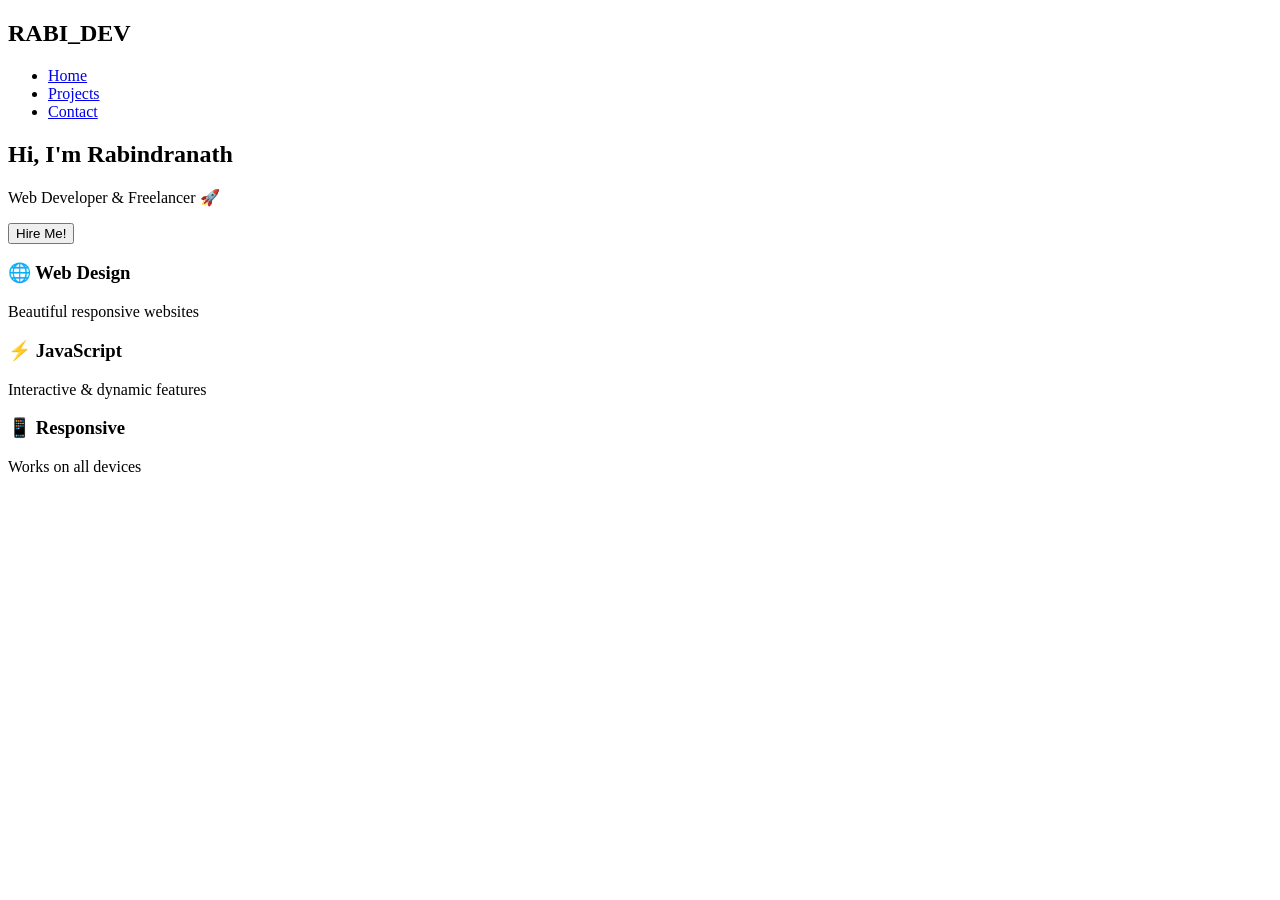
==== index.html @ 4d0cc62d "Rename new for fiverr.html to index.html" ====
<!DOCTYPE html>
<html>
  <head>
    <title>My Portfolio</title>
    <link rel="stylesheet" href="style.css">
  </head>
  <body>

    <nav>
      <h2 class="logo">RABI_DEV</h2>
      <ul>
        <li><a href="#">Home</a></li>
        <li><a href="#">Projects</a></li>
        <li><a href="#">Contact</a></li>
      </ul>
    </nav>

    <section class="hero">
      <h1>Hi, I'm <span>Rabindranath</span></h1>
      <p>Web Developer & Freelancer 🚀</p>
      <button>Hire Me!</button>
    </section>

    <section class="cards">
      <div class="card">
        <h3>🌐 Web Design</h3>
        <p>Beautiful responsive websites</p>
      </div>
      <div class="card">
        <h3>⚡ JavaScript</h3>
        <p>Interactive & dynamic features</p>
      </div>
      <div class="card">
        <h3>📱 Responsive</h3>
        <p>Works on all devices</p>
      </div>
    </section>

    <script src="script.js"></script>
  </body>
</html>
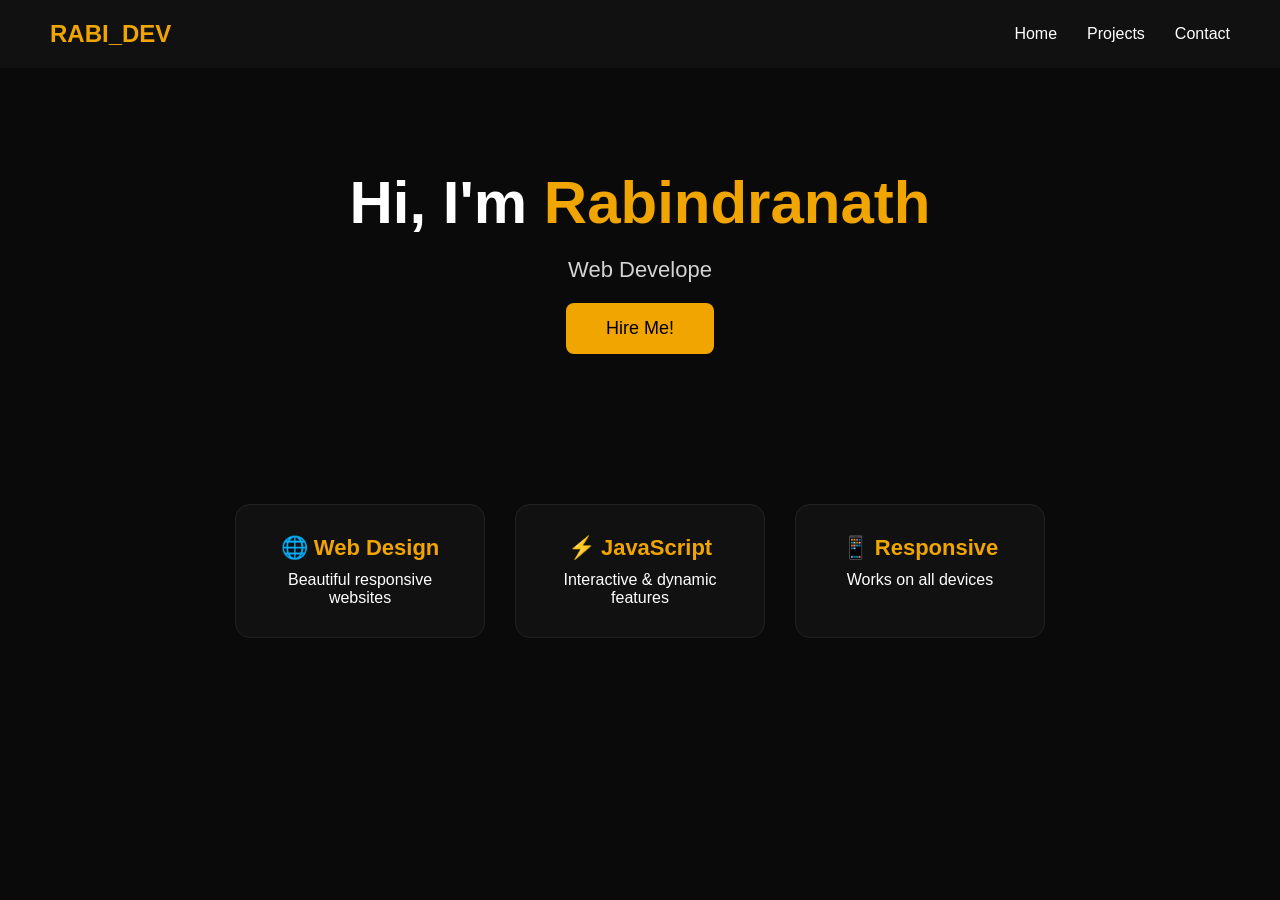
==== commit fbff0034: "Update index.html" ====
--- a/index.html
+++ b/index.html
@@ -1,6 +1,7 @@
 <!DOCTYPE html>
 <html>
   <head>
+    <meta name="viewport" content="width=device-width, initial-scale=1.0">
     <title>My Portfolio</title>
     <link rel="stylesheet" href="style.css">
   </head>
--- a/style.css
+++ b/style.css
@@ -0,0 +1,160 @@
+* {
+  margin: 0;
+  padding: 0;
+  box-sizing: border-box;
+}
+
+body {
+  background-color: #0a0a0a;
+  color: white;
+  font-family: Arial, sans-serif;
+}
+
+/* NAV */
+nav {
+  display: flex;
+  justify-content: space-between;
+  align-items: center;
+  padding: 20px 50px;
+  background-color: #111;
+}
+
+.logo {
+  color: #f0a500;
+  font-size: 24px;
+}
+
+nav ul {
+  list-style: none;
+  display: flex;
+  gap: 30px;
+}
+
+nav ul a {
+  color: white;
+  text-decoration: none;
+  font-size: 16px;
+}
+
+nav ul a:hover {
+  color: #f0a500;
+}
+
+/* HERO */
+.hero {
+  text-align: center;
+  padding: 100px 20px;
+}
+
+.hero h1 {
+  font-size: 60px;
+  animation: fadeDown 1s ease;
+}
+
+.hero h1 span {
+  color: #f0a500;
+}
+
+.hero p {
+  font-size: 22px;
+  color: lightgray;
+  margin: 20px 0;
+  animation: fadeUp 1s ease;
+}
+
+.hero button {
+  padding: 15px 40px;
+  font-size: 18px;
+  background-color: #f0a500;
+  color: black;
+  border: none;
+  border-radius: 8px;
+  cursor: pointer;
+  animation: fadeUp 1.5s ease;
+}
+
+.hero button:hover {
+  background-color: white;
+}
+
+/* CARDS */
+.cards {
+  display: flex;
+  justify-content: center;
+  gap: 30px;
+  padding: 50px;
+  flex-wrap: wrap;
+}
+
+.card {
+  background-color: #111;
+  padding: 30px;
+  border-radius: 15px;
+  width: 250px;
+  text-align: center;
+  border: 1px solid #222;
+  animation: fadeUp 1s ease;
+}
+
+.card:hover {
+  border-color: #f0a500;
+  transform: translateY(-10px);
+  transition: 0.3s;
+}
+
+.card h3 {
+  font-size: 22px;
+  margin-bottom: 10px;
+  color: #f0a500;
+}
+
+/* ANIMATIONS */
+@keyframes fadeDown {
+  from {
+    opacity: 0;
+    transform: translateY(-50px);
+  }
+  to {
+    opacity: 1;
+    transform: translateY(0);
+  }
+}
+
+@keyframes fadeUp {
+  from {
+    opacity: 0;
+    transform: translateY(50px);
+  }
+  to {
+    opacity: 1;
+    transform: translateY(0);
+  }
+}
+/* RESPONSIVE - Mobile */
+@media (max-width: 600px) {
+  nav {
+    padding: 15px 20px;
+  }
+
+  nav ul {
+    gap: 15px;
+  }
+
+  .hero h1 {
+    font-size: 35px;
+  }
+
+  .hero p {
+    font-size: 16px;
+  }
+
+  .cards {
+    flex-direction: column;
+    align-items: center;
+    padding: 20px;
+  }
+
+  .card {
+    width: 90%;
+  }
+}
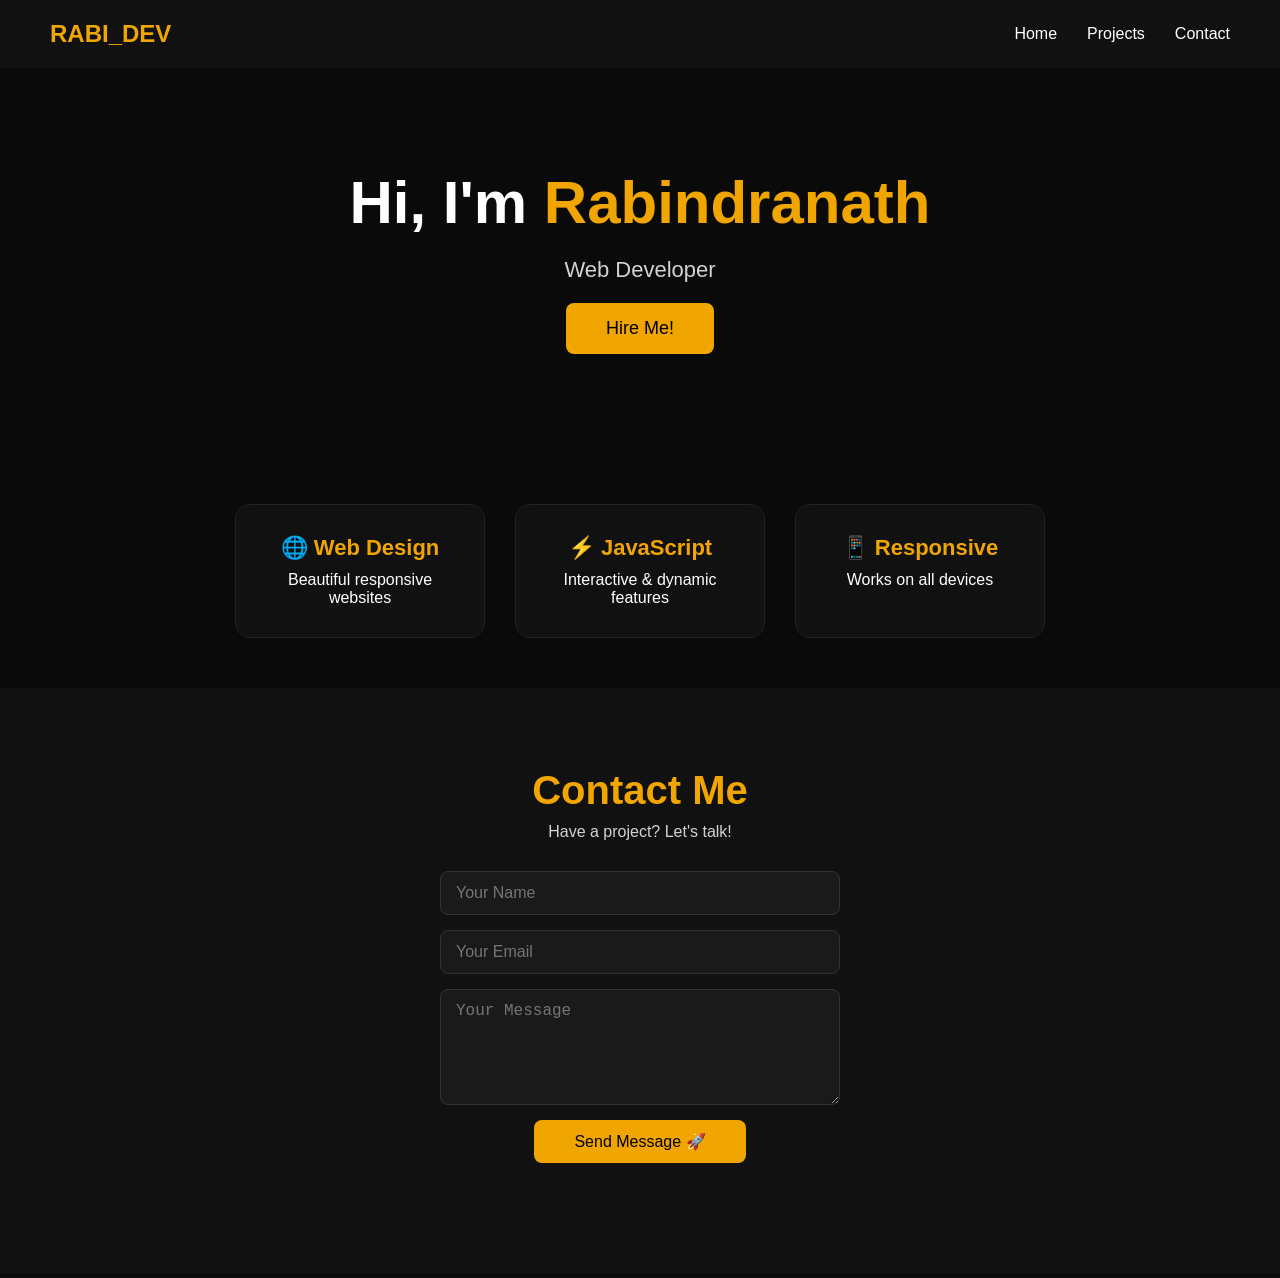
==== commit d3126705: "Rename indexnew.html to index.html" ====
--- a/index.html
+++ b/index.html
@@ -1,7 +1,6 @@
 <!DOCTYPE html>
 <html>
   <head>
-    <meta name="viewport" content="width=device-width, initial-scale=1.0">
     <title>My Portfolio</title>
     <link rel="stylesheet" href="style.css">
   </head>
@@ -38,5 +37,22 @@
     </section>
 
     <script src="script.js"></script>
+    <section class="contact">
+      <h2>Contact Me</h2>
+      <p>Have a project? Let's talk!</p>
+
+      <div class="form">
+        <input type="text" id="name" placeholder="Your Name">
+        <input type="email" id="email" placeholder="Your Email">
+        <textarea id="message" placeholder="Your Message" rows="5"></textarea>
+        <button onclick="sendMessage()">Send Message 🚀</button>
+      </div>
+
+      <p id="successMsg"></p>
+    </section>
+
+    <script src="script.js"></script>
   </body>
 </html>
+  </body>
+</html>
--- a/style.css
+++ b/style.css
@@ -129,8 +129,7 @@
     opacity: 1;
     transform: translateY(0);
   }
-}
-/* RESPONSIVE - Mobile */
+}/* RESPONSIVE - Mobile */
 @media (max-width: 600px) {
   nav {
     padding: 15px 20px;
@@ -158,3 +157,57 @@
     width: 90%;
   }
 }
+/* CONTACT */
+.contact {
+  text-align: center;
+  padding: 80px 20px;
+  background-color: #111;
+}
+
+.contact h2 {
+  font-size: 40px;
+  color: #f0a500;
+  margin-bottom: 10px;
+}
+
+.contact p {
+  color: lightgray;
+  margin-bottom: 30px;
+}
+
+.form {
+  display: flex;
+  flex-direction: column;
+  align-items: center;
+  gap: 15px;
+}
+
+.form input, .form textarea {
+  width: 400px;
+  padding: 12px 15px;
+  border-radius: 8px;
+  border: 1px solid #333;
+  background-color: #1a1a1a;
+  color: white;
+  font-size: 16px;
+}
+
+.form button {
+  padding: 12px 40px;
+  background-color: #f0a500;
+  color: black;
+  border: none;
+  border-radius: 8px;
+  font-size: 16px;
+  cursor: pointer;
+}
+
+.form button:hover {
+  background-color: white;
+}
+
+#successMsg {
+  color: lightgreen;
+  font-size: 18px;
+  margin-top: 20px;
+}
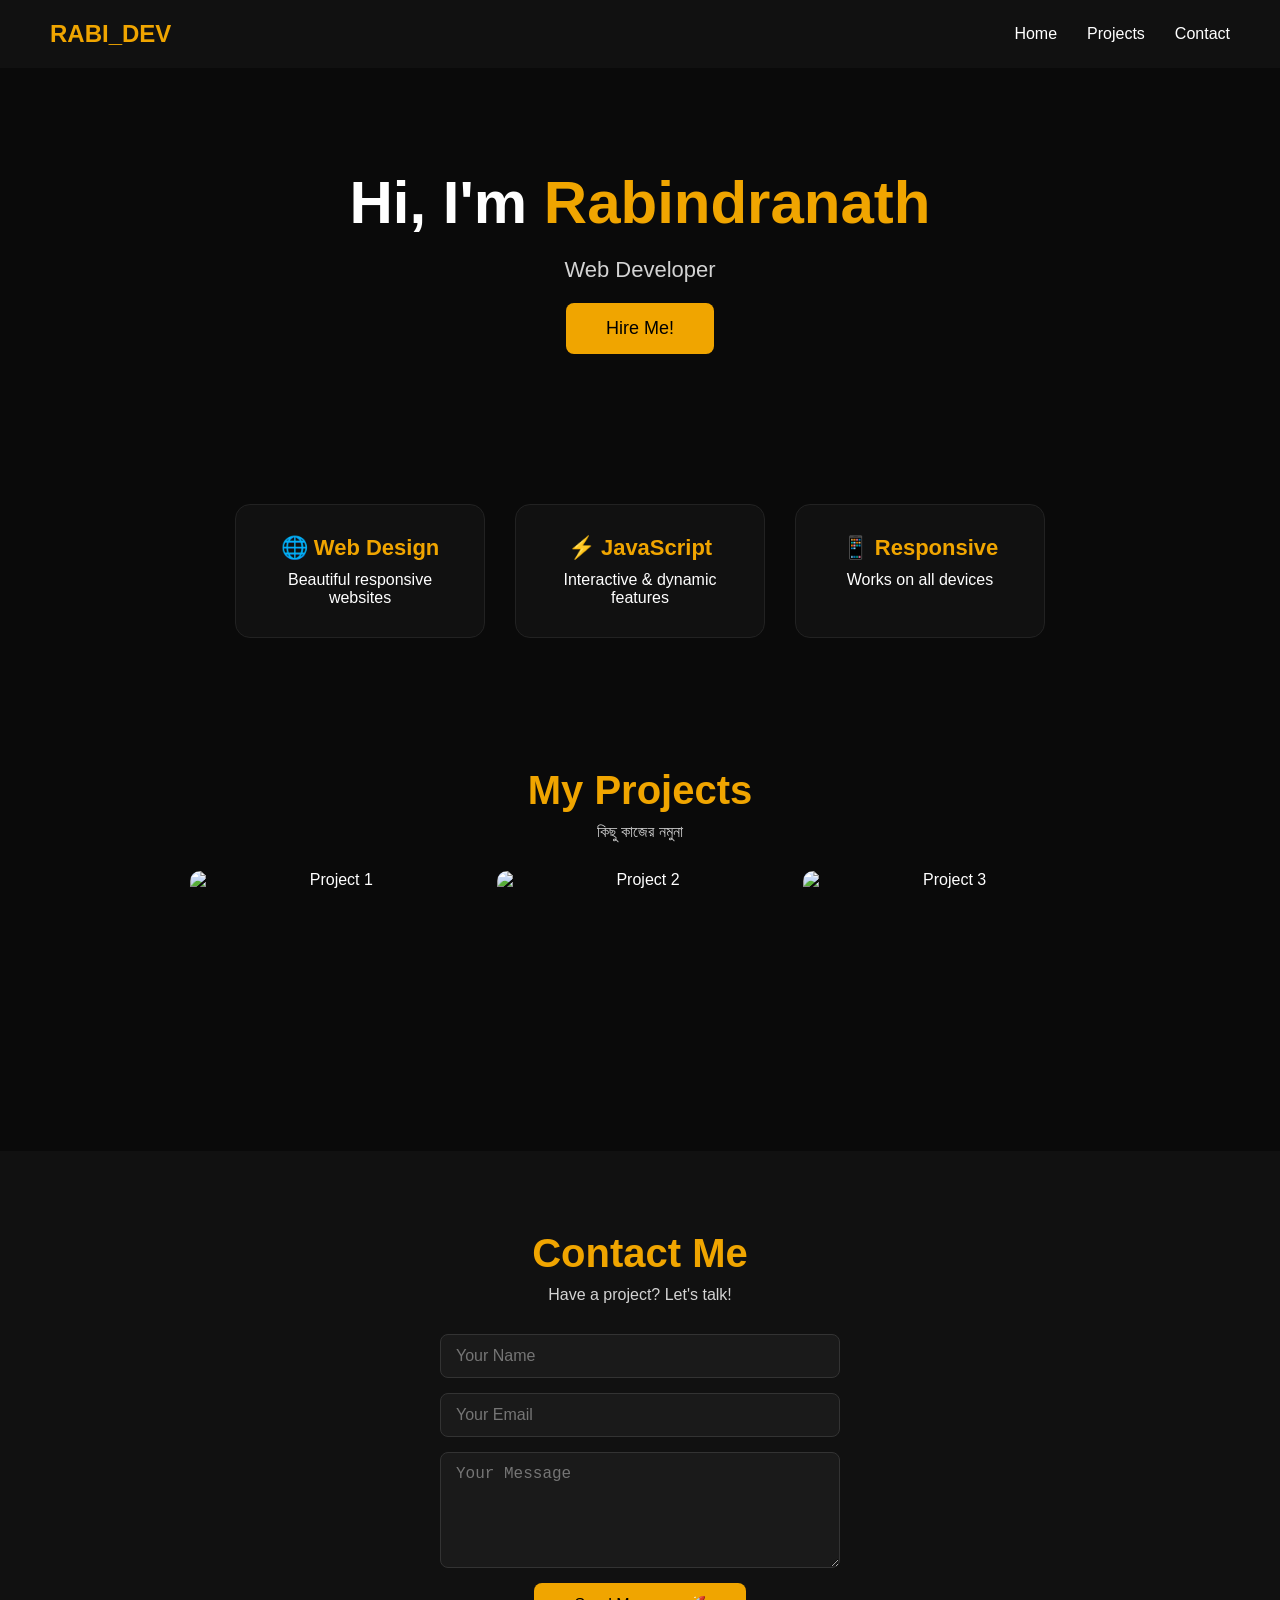
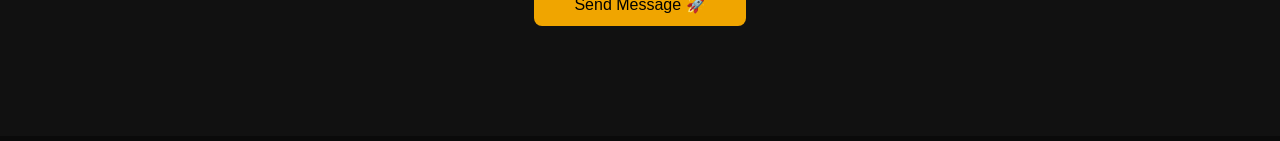
==== commit 14a8036d: "Update index.html" ====
--- a/index.html
+++ b/index.html
@@ -1,6 +1,7 @@
 <!DOCTYPE html>
 <html>
   <head>
+    <meta name="viewport" content="width=device-width, initial-scale=1.0">
     <title>My Portfolio</title>
     <link rel="stylesheet" href="style.css">
   </head>
@@ -36,7 +37,41 @@
       </div>
     </section>
 
-    <script src="script.js"></script>
+    <section class="gallery">
+      <h2>My Projects</h2>
+      <p>কিছু কাজের নমুনা</p>
+
+      <div class="gallery-grid">
+        <div class="gallery-item" onclick="openImg(this)">
+          <img src="https://picsum.photos/400/300?random=1" alt="Project 1">
+          <div class="overlay">
+            <h3>Project 1</h3>
+            <p>Portfolio Website</p>
+          </div>
+        </div>
+
+        <div class="gallery-item" onclick="openImg(this)">
+          <img src="https://picsum.photos/400/300?random=2" alt="Project 2">
+          <div class="overlay">
+            <h3>Project 2</h3>
+            <p>Calculator App</p>
+          </div>
+        </div>
+
+        <div class="gallery-item" onclick="openImg(this)">
+          <img src="https://picsum.photos/400/300?random=3" alt="Project 3">
+          <div class="overlay">
+            <h3>Project 3</h3>
+            <p>Responsive Website</p>
+          </div>
+        </div>
+      </div>
+    </section>
+
+    <div id="lightbox" onclick="closeImg()">
+      <img id="lightbox-img" src="">
+    </div>
+
     <section class="contact">
       <h2>Contact Me</h2>
       <p>Have a project? Let's talk!</p>
@@ -54,5 +89,3 @@
     <script src="script.js"></script>
   </body>
 </html>
-  </body>
-</html>
--- a/style.css
+++ b/style.css
@@ -59,7 +59,6 @@
   font-size: 22px;
   color: lightgray;
   margin: 20px 0;
-  animation: fadeUp 1s ease;
 }
 
 .hero button {
@@ -93,13 +92,12 @@
   width: 250px;
   text-align: center;
   border: 1px solid #222;
-  animation: fadeUp 1s ease;
+  transition: border-color 0.3s, transform 0.3s;
 }
 
 .card:hover {
   border-color: #f0a500;
   transform: translateY(-10px);
-  transition: 0.3s;
 }
 
 .card h3 {
@@ -108,55 +106,6 @@
   color: #f0a500;
 }
 
-/* ANIMATIONS */
-@keyframes fadeDown {
-  from {
-    opacity: 0;
-    transform: translateY(-50px);
-  }
-  to {
-    opacity: 1;
-    transform: translateY(0);
-  }
-}
-
-@keyframes fadeUp {
-  from {
-    opacity: 0;
-    transform: translateY(50px);
-  }
-  to {
-    opacity: 1;
-    transform: translateY(0);
-  }
-}/* RESPONSIVE - Mobile */
-@media (max-width: 600px) {
-  nav {
-    padding: 15px 20px;
-  }
-
-  nav ul {
-    gap: 15px;
-  }
-
-  .hero h1 {
-    font-size: 35px;
-  }
-
-  .hero p {
-    font-size: 16px;
-  }
-
-  .cards {
-    flex-direction: column;
-    align-items: center;
-    padding: 20px;
-  }
-
-  .card {
-    width: 90%;
-  }
-}
 /* CONTACT */
 .contact {
   text-align: center;
@@ -211,3 +160,102 @@
   font-size: 18px;
   margin-top: 20px;
 }
+
+/* ANIMATIONS */
+@keyframes fadeDown {
+  from { opacity: 0; transform: translateY(-50px); }
+  to { opacity: 1; transform: translateY(0); }
+}
+
+@keyframes fadeUp {
+  from { opacity: 0; transform: translateY(50px); }
+  to { opacity: 1; transform: translateY(0); }
+}
+
+/* RESPONSIVE */
+@media (max-width: 600px) {
+  nav { padding: 15px 20px; }
+  nav ul { gap: 15px; }
+  .hero h1 { font-size: 35px; }
+  .hero p { font-size: 16px; }
+  .cards { flex-direction: column; align-items: center; padding: 20px; }
+  .card { width: 90%; }
+}
+/* GALLERY */
+.gallery {
+  text-align: center;
+  padding: 80px 20px;
+}
+
+.gallery h2 {
+  font-size: 40px;
+  color: #f0a500;
+  margin-bottom: 10px;
+}
+
+.gallery p {
+  color: lightgray;
+  margin-bottom: 30px;
+}
+
+.gallery-grid {
+  display: grid;
+  grid-template-columns: repeat(3, 1fr);
+  gap: 20px;
+  max-width: 900px;
+  margin: 0 auto;
+}
+
+.gallery-item {
+  position: relative;
+  border-radius: 10px;
+  overflow: hidden;
+  cursor: pointer;
+}
+
+.gallery-item img {
+  width: 100%;
+  height: 200px;
+  object-fit: cover;
+  display: block;
+  transition: transform 0.3s;
+}
+
+.gallery-item:hover img {
+  transform: scale(1.1);
+}
+
+.overlay {
+  position: absolute;
+  bottom: 0;
+  left: 0;
+  right: 0;
+  background: rgba(0,0,0,0.7);
+  color: white;
+  padding: 15px;
+  transform: translateY(100%);
+  transition: transform 0.3s;
+}
+
+.gallery-item:hover .overlay {
+  transform: translateY(0);
+}
+
+.overlay h3 {
+  color: #f0a500;
+  margin-bottom: 5px;
+}
+
+/* LIGHTBOX */
+#lightbox {
+  display: none;
+  position: fixed;
+  top: 0;
+  left: 0;
+  width: 100%;
+  height: 100%;
+  background: rgba(0,0,0,0.9);
+  justify-content: center;
+  align-items: center;
+  z-index: 1000;
+  cursor:
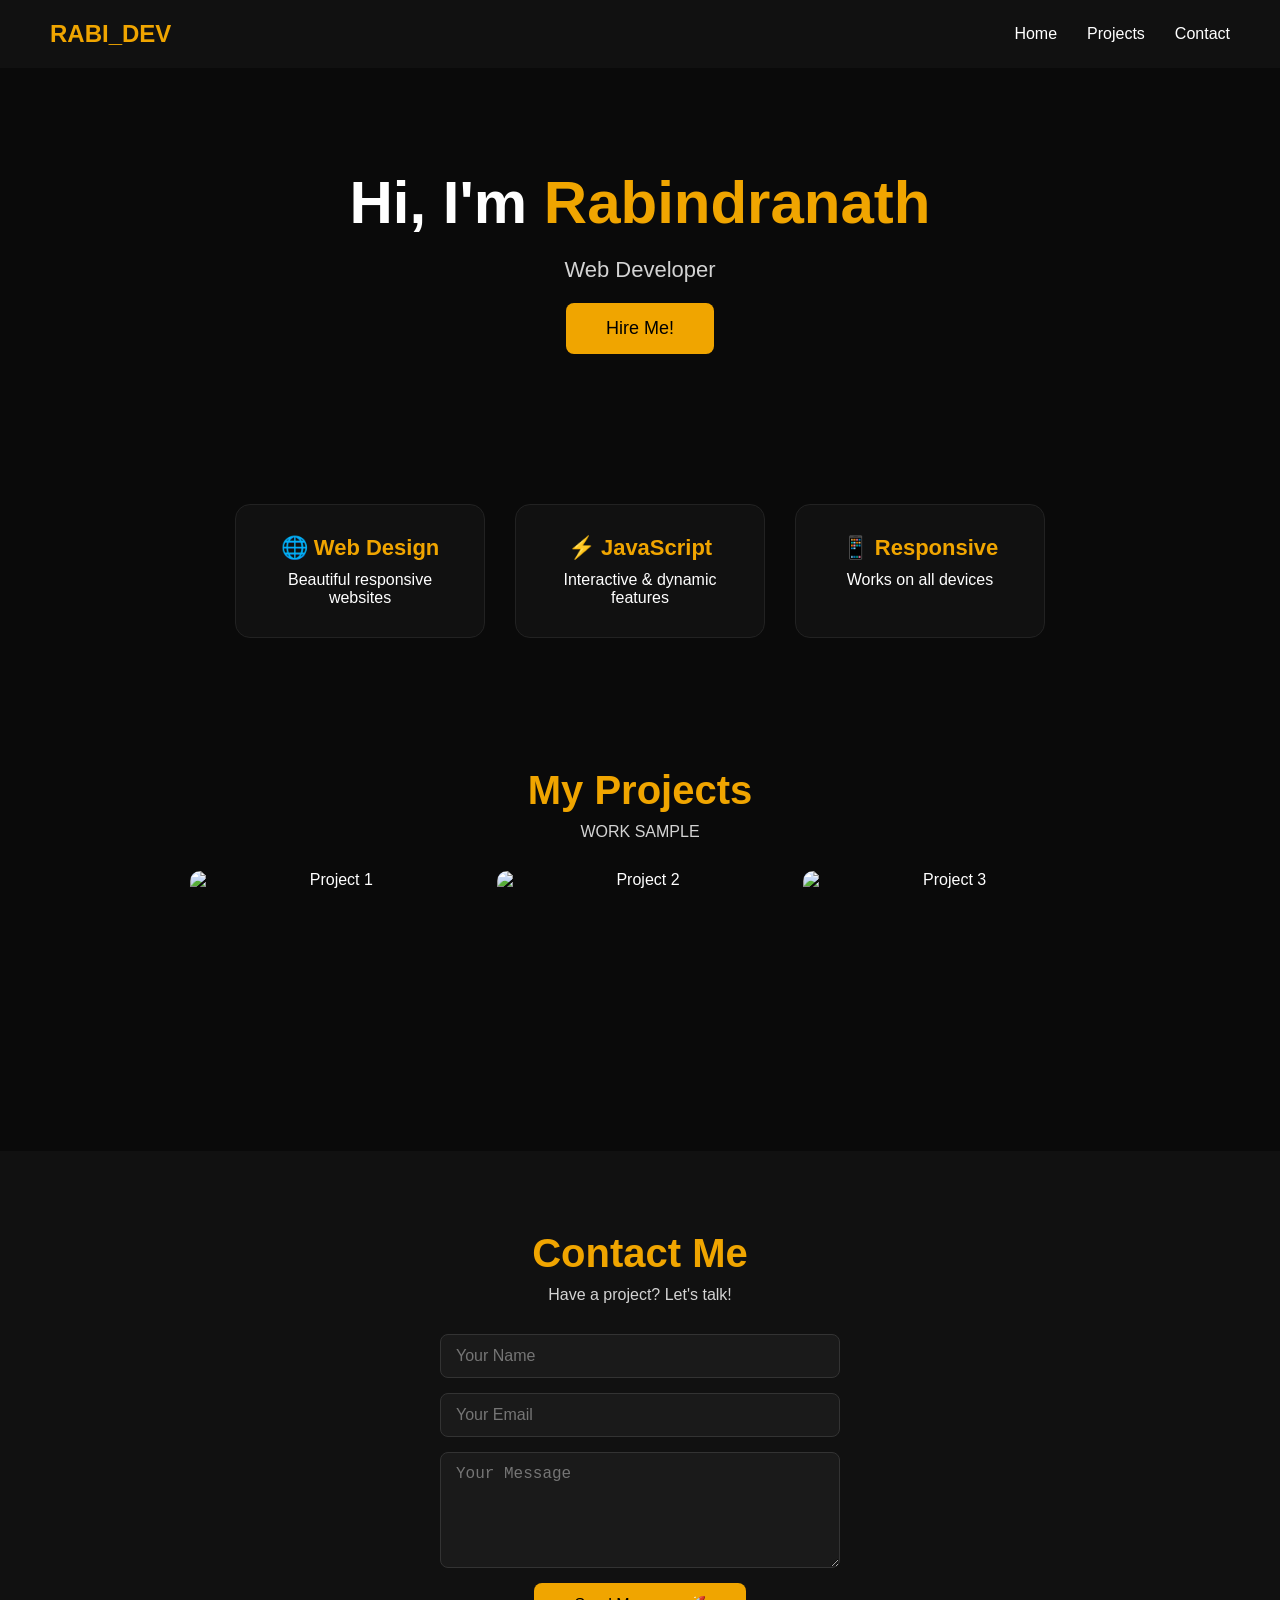
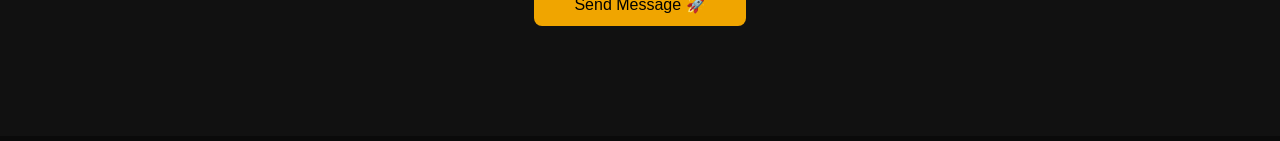
==== commit 897e05c0: "Update index.html" ====
--- a/index.html
+++ b/index.html
@@ -39,7 +39,7 @@
 
     <section class="gallery">
       <h2>My Projects</h2>
-      <p>কিছু কাজের নমুনা</p>
+      <p>WORK SAMPLE</p>
 
       <div class="gallery-grid">
         <div class="gallery-item" onclick="openImg(this)">
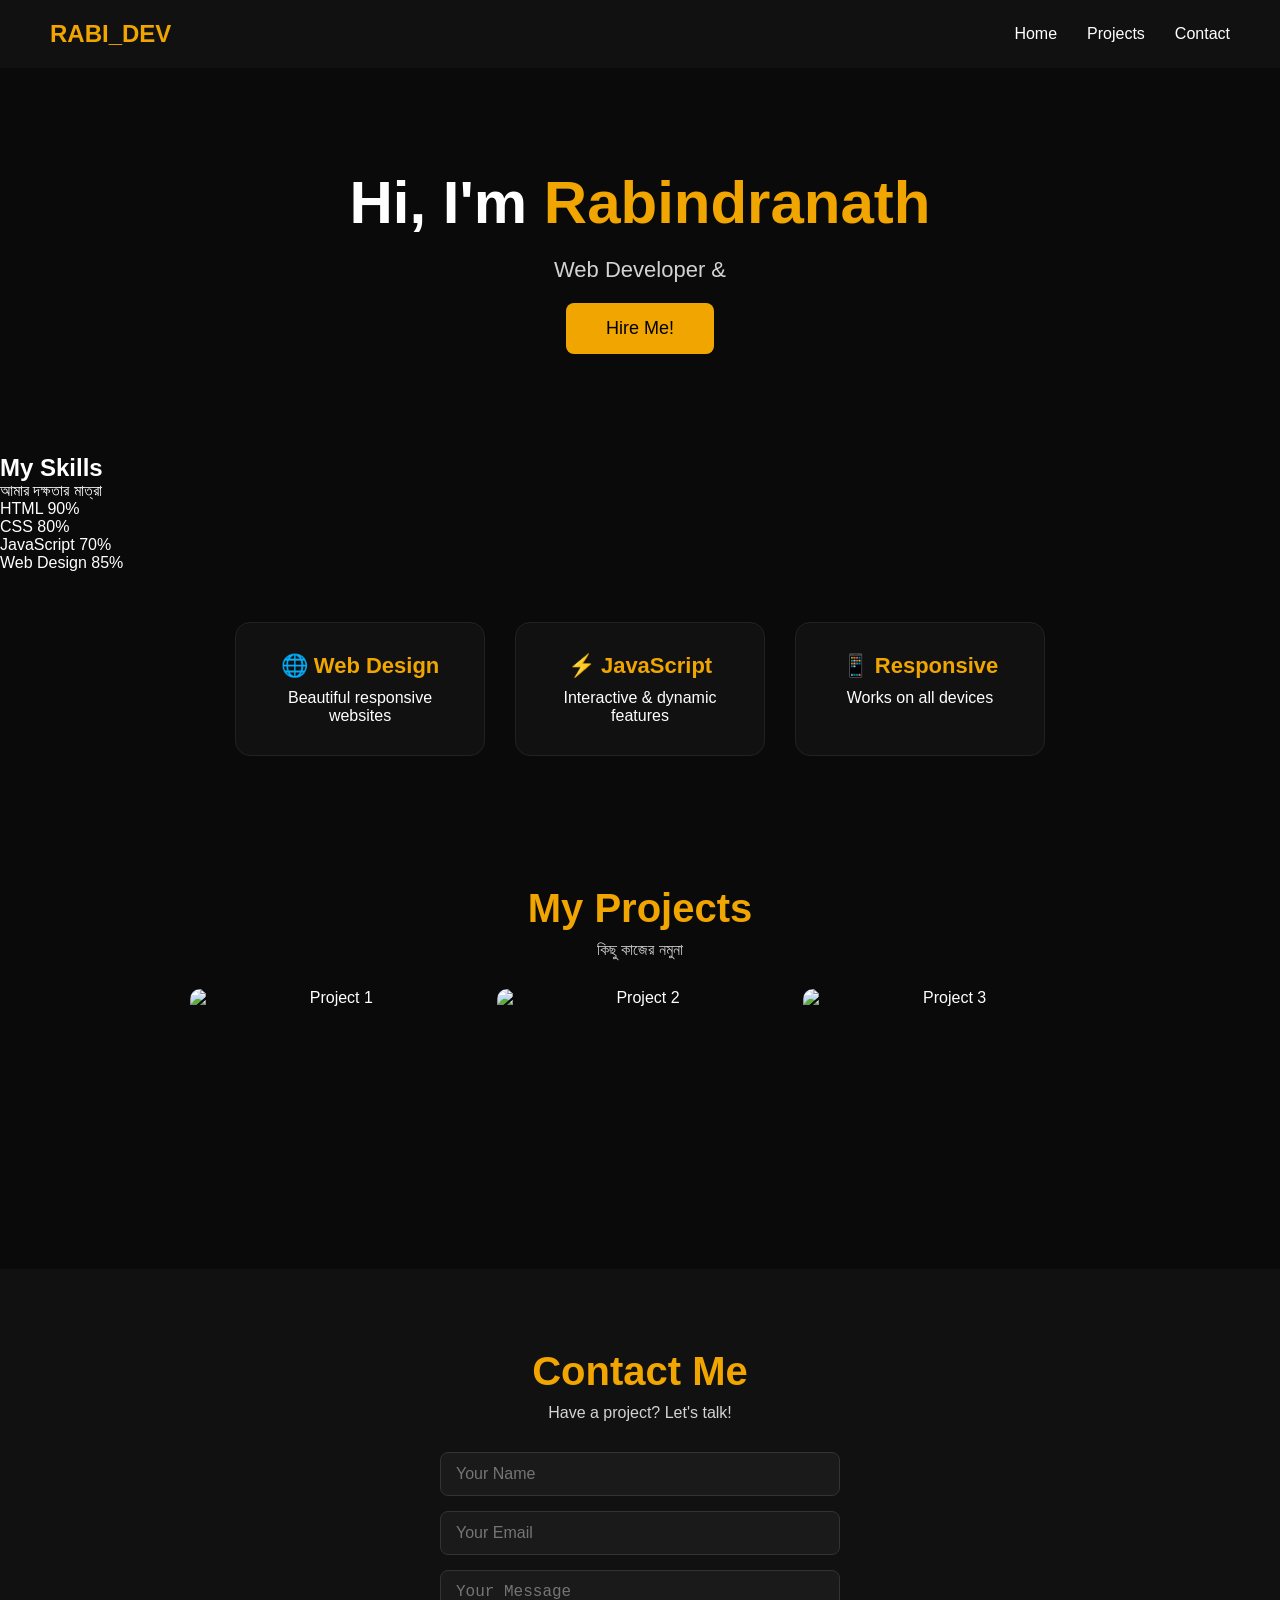
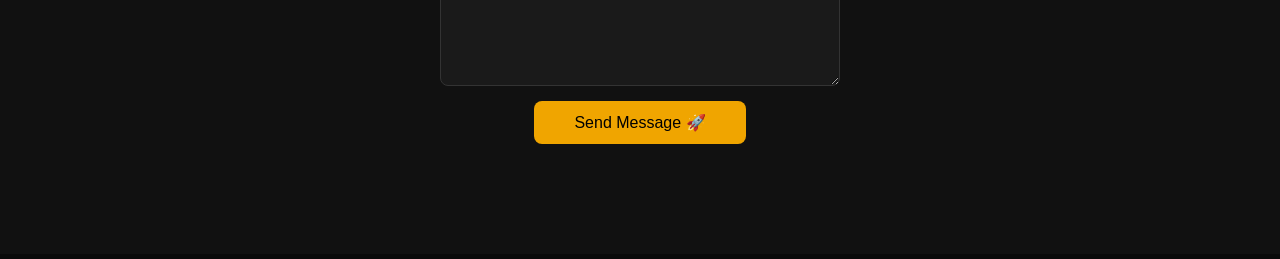
==== commit ca3b43d6: "Update index.html" ====
--- a/index.html
+++ b/index.html
@@ -22,6 +22,51 @@
       <button>Hire Me!</button>
     </section>
 
+    <section class="skills-section">
+      <h2>My Skills</h2>
+      <p>আমার দক্ষতার মাত্রা</p>
+
+      <div class="skill">
+        <div class="skill-name">
+          <span>HTML</span>
+          <span>90%</span>
+        </div>
+        <div class="skill-bar">
+          <div class="skill-fill" data-width="90"></div>
+        </div>
+      </div>
+
+      <div class="skill">
+        <div class="skill-name">
+          <span>CSS</span>
+          <span>80%</span>
+        </div>
+        <div class="skill-bar">
+          <div class="skill-fill" data-width="80"></div>
+        </div>
+      </div>
+
+      <div class="skill">
+        <div class="skill-name">
+          <span>JavaScript</span>
+          <span>70%</span>
+        </div>
+        <div class="skill-bar">
+          <div class="skill-fill" data-width="70"></div>
+        </div>
+      </div>
+
+      <div class="skill">
+        <div class="skill-name">
+          <span>Web Design</span>
+          <span>85%</span>
+        </div>
+        <div class="skill-bar">
+          <div class="skill-fill" data-width="85"></div>
+        </div>
+      </div>
+    </section>
+
     <section class="cards">
       <div class="card">
         <h3>🌐 Web Design</h3>
@@ -39,7 +84,7 @@
 
     <section class="gallery">
       <h2>My Projects</h2>
-      <p>WORK SAMPLE</p>
+      <p>কিছু কাজের নমুনা</p>
 
       <div class="gallery-grid">
         <div class="gallery-item" onclick="openImg(this)">
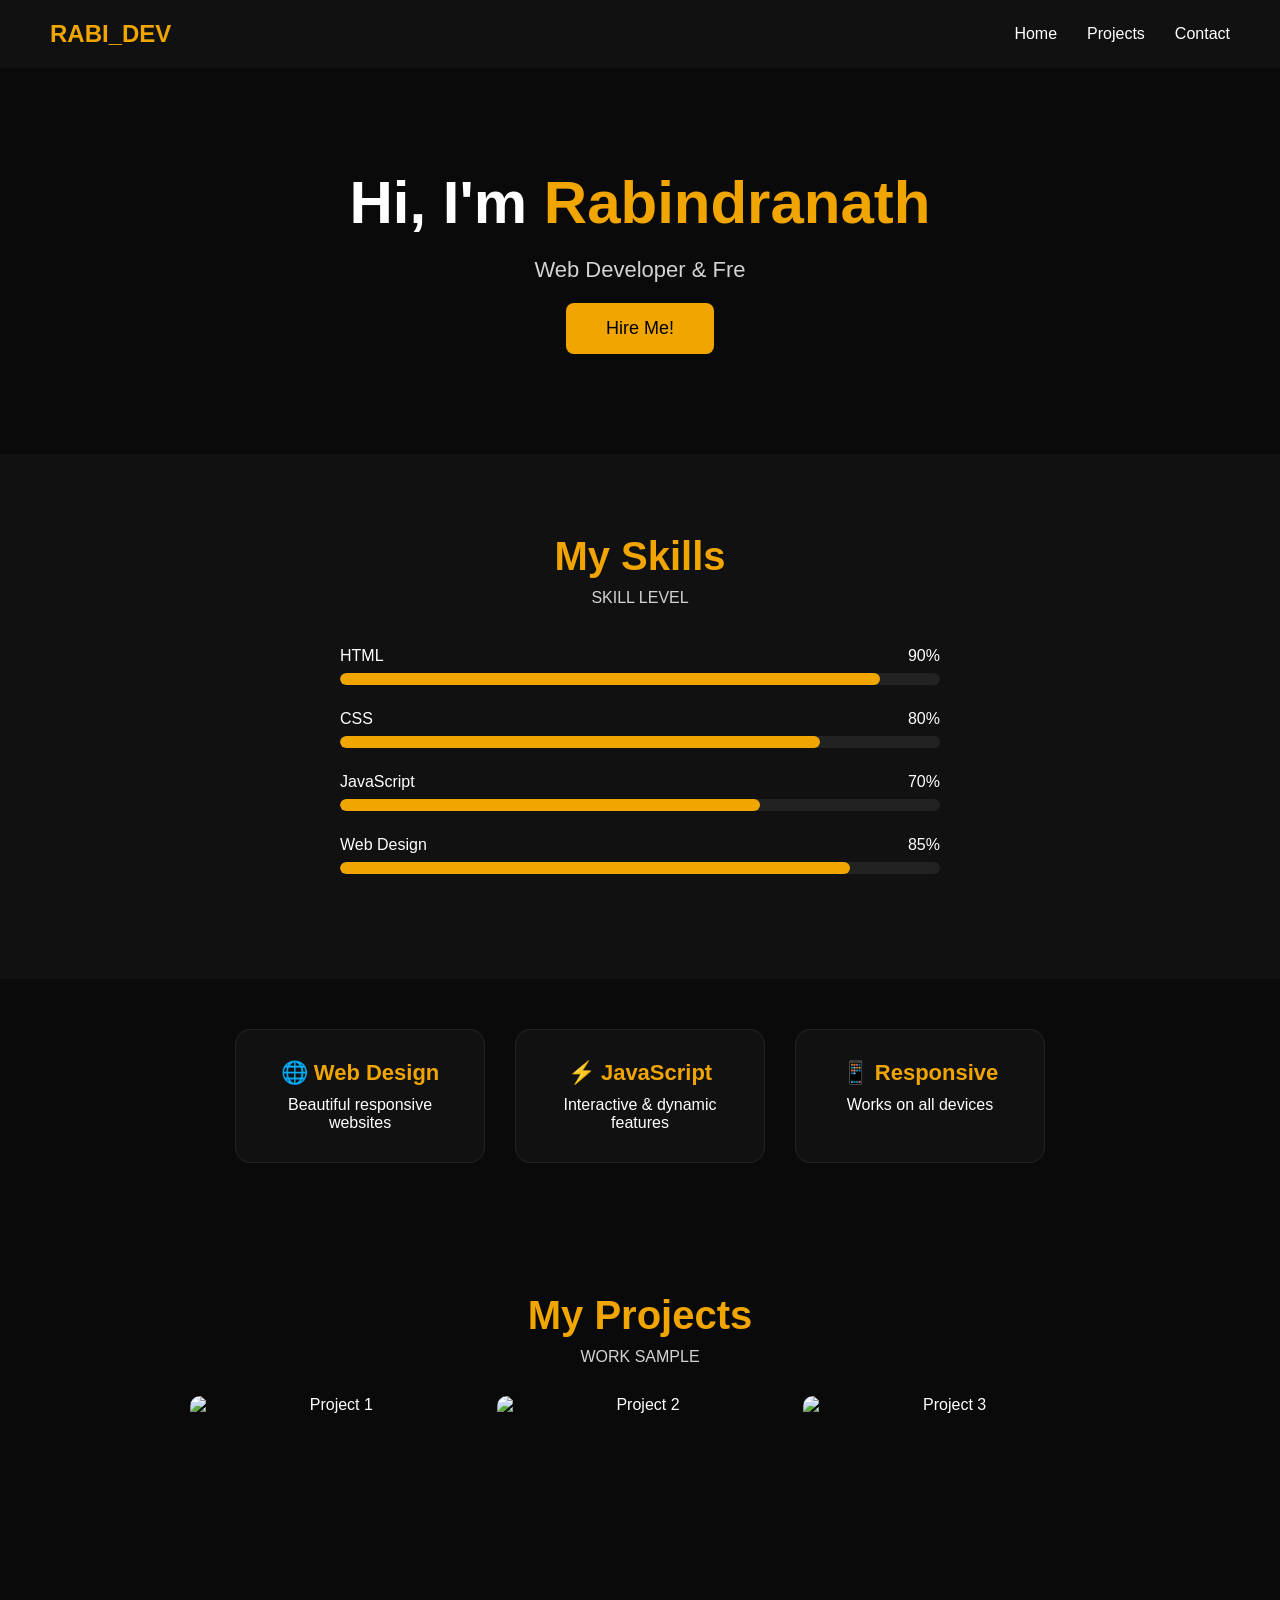
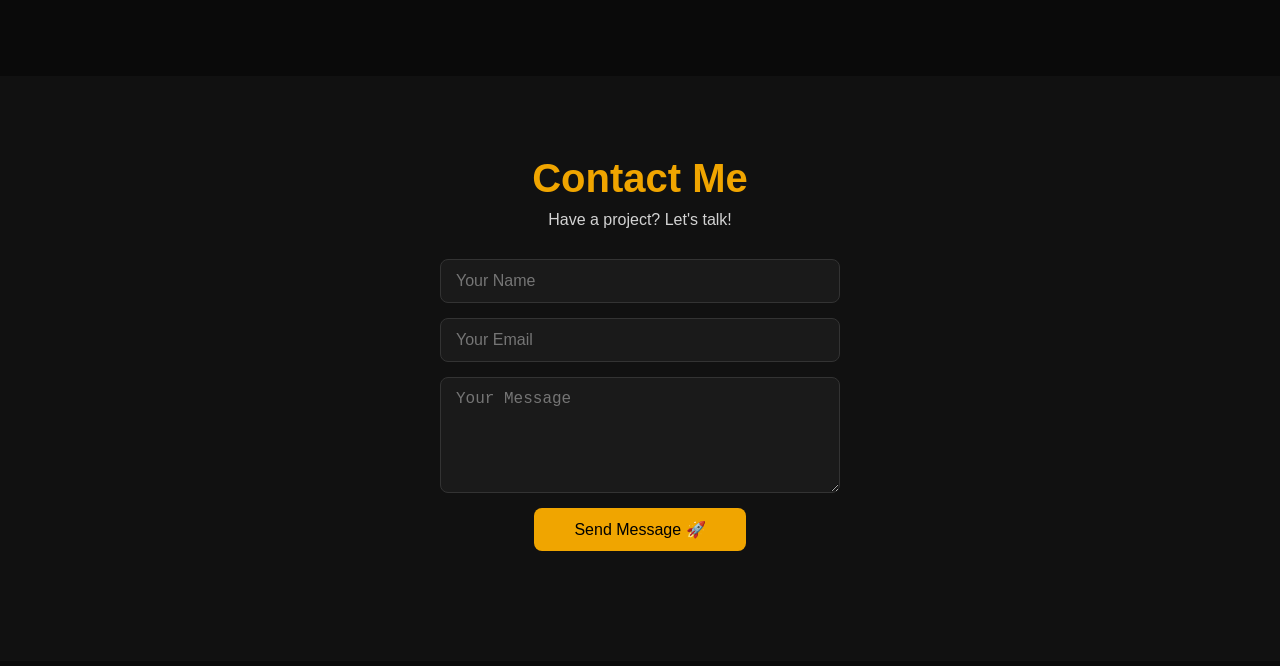
==== commit 7ed5f834: "Update index.html" ====
--- a/index.html
+++ b/index.html
@@ -24,7 +24,7 @@
 
     <section class="skills-section">
       <h2>My Skills</h2>
-      <p>আমার দক্ষতার মাত্রা</p>
+      <p>SKILL LEVEL</p>
 
       <div class="skill">
         <div class="skill-name">
@@ -84,7 +84,7 @@
 
     <section class="gallery">
       <h2>My Projects</h2>
-      <p>কিছু কাজের নমুনা</p>
+      <p>WORK SAMPLE</p>
 
       <div class="gallery-grid">
         <div class="gallery-item" onclick="openImg(this)">
--- a/style.css
+++ b/style.css
@@ -258,4 +258,49 @@
   justify-content: center;
   align-items: center;
   z-index: 1000;
-  cursor:
+  cursor:pointer;
+}
+/* SKILLS */
+.skills-section {
+  text-align: center;
+  padding: 80px 20px;
+  background-color: #111;
+}
+.skills-section h2 {
+  font-size: 40px;
+  color: #f0a500;
+  margin-bottom: 10px;
+}
+
+.skills-section p {
+  color: lightgray;
+  margin-bottom: 40px;
+}
+
+.skill {
+  max-width: 600px;
+  margin: 0 auto 25px;
+}
+
+.skill-name {
+  display: flex;
+  justify-content: space-between;
+  margin-bottom: 8px;
+  font-size: 16px;
+  color: white;
+}
+
+.skill-bar {
+  background-color: #222;
+  border-radius: 10px;
+  height: 12px;
+  overflow: hidden;
+}
+
+.skill-fill {
+  height: 100%;
+  width: 0%;
+  background-color: #f0a500;
+  border-radius: 10px;
+  transition: width 1.5s ease;
+}
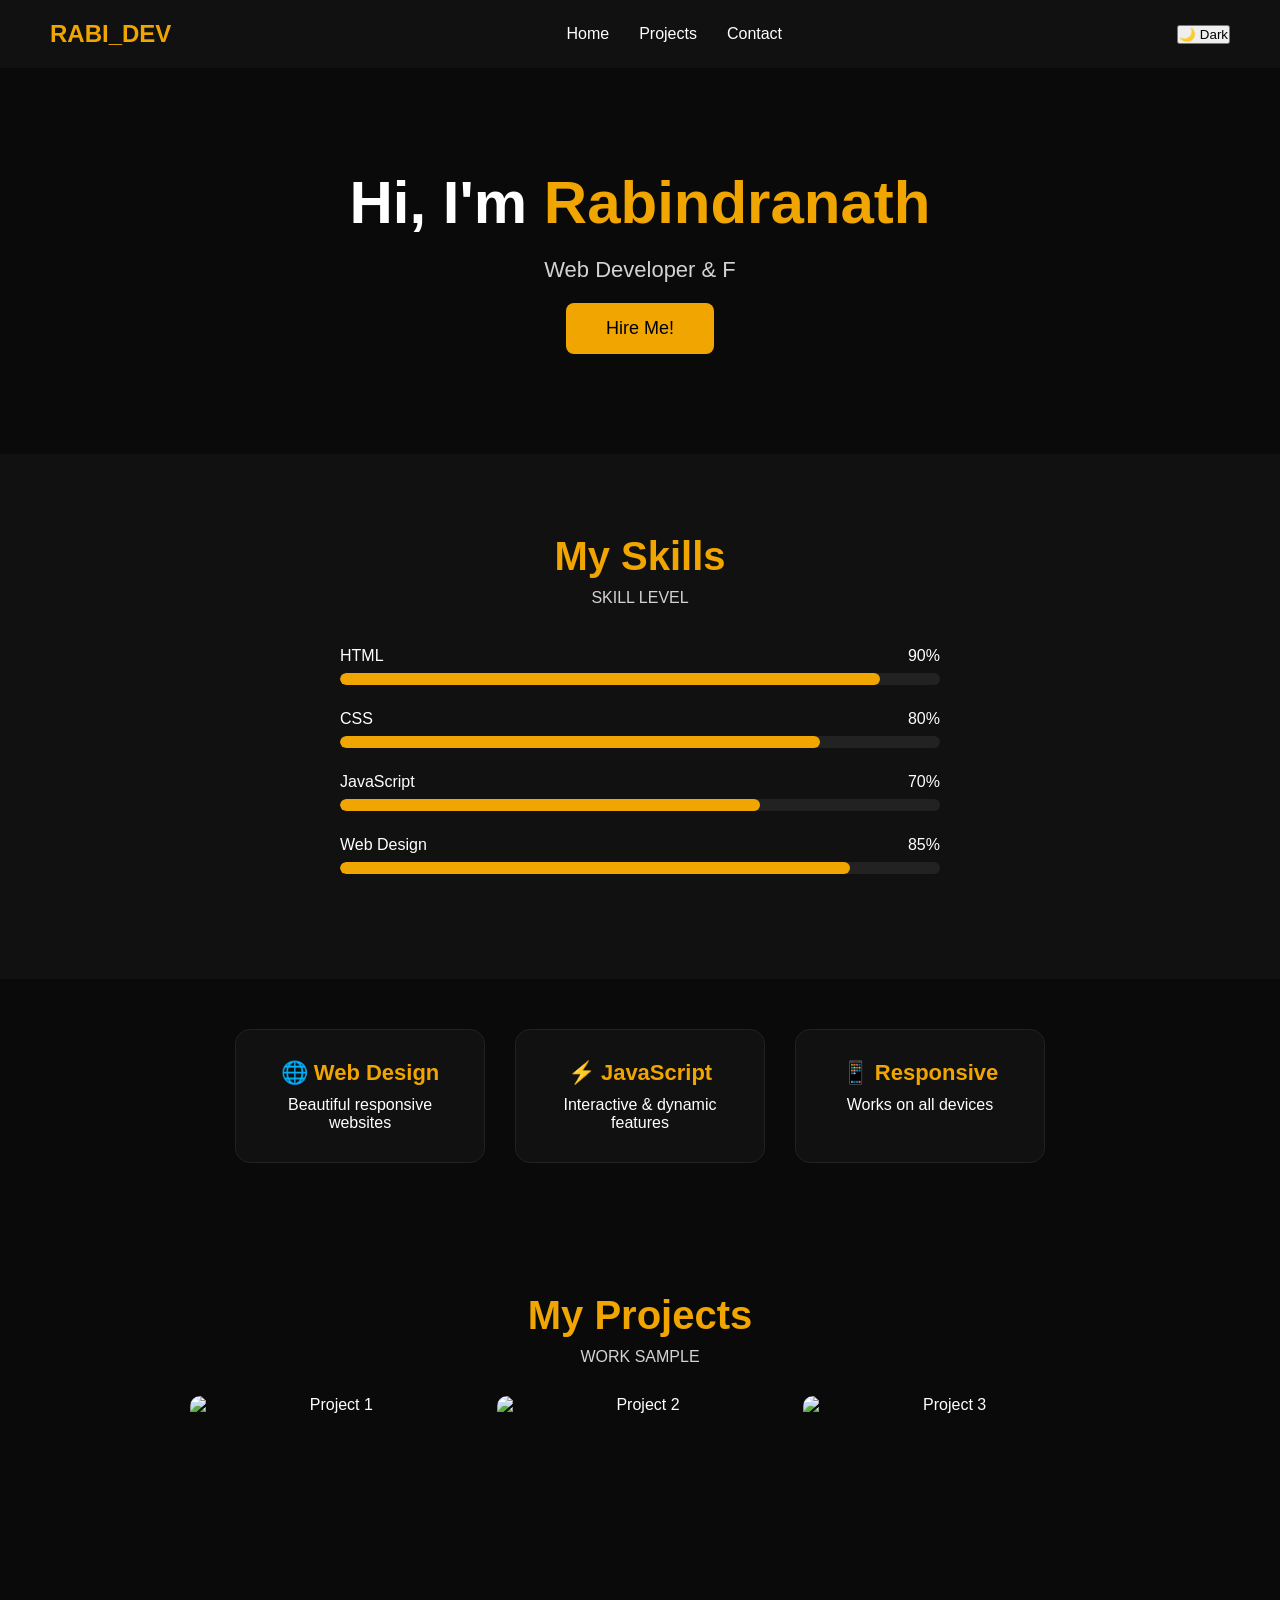
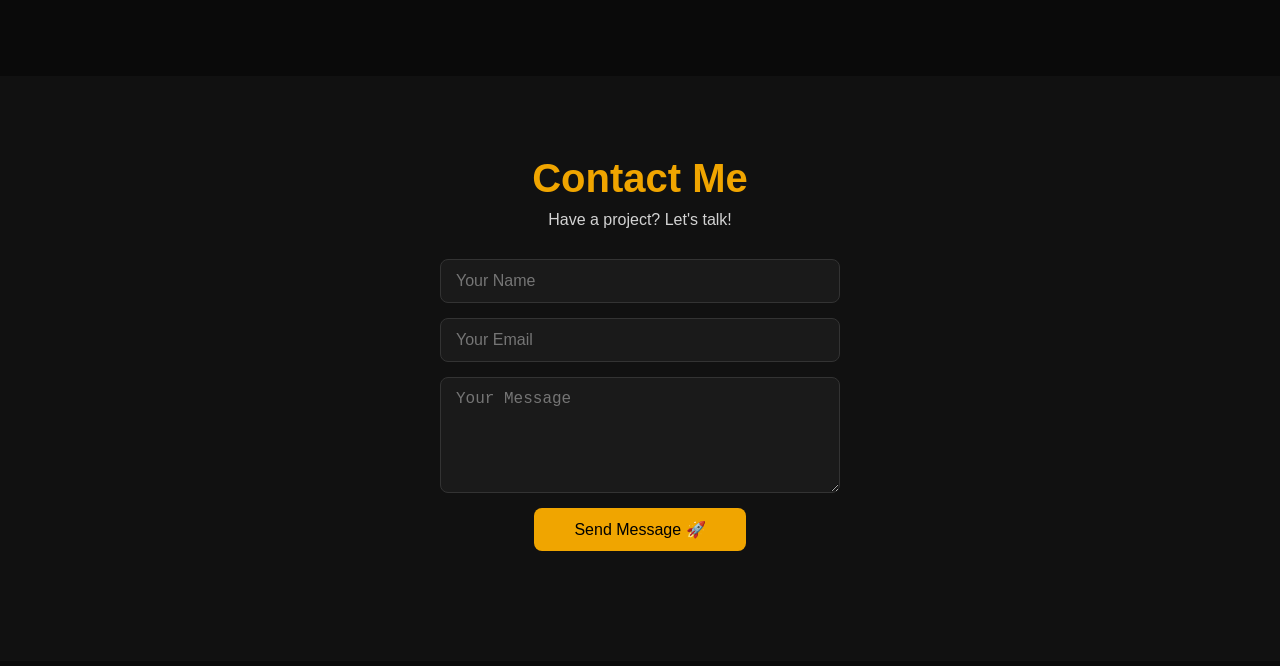
==== commit 72bae28d: "Update index.html" ====
--- a/index.html
+++ b/index.html
@@ -14,6 +14,7 @@
         <li><a href="#">Projects</a></li>
         <li><a href="#">Contact</a></li>
       </ul>
+      <button id="themeBtn" onclick="toggleTheme()">🌙 Dark</button>
     </nav>
 
     <section class="hero">
